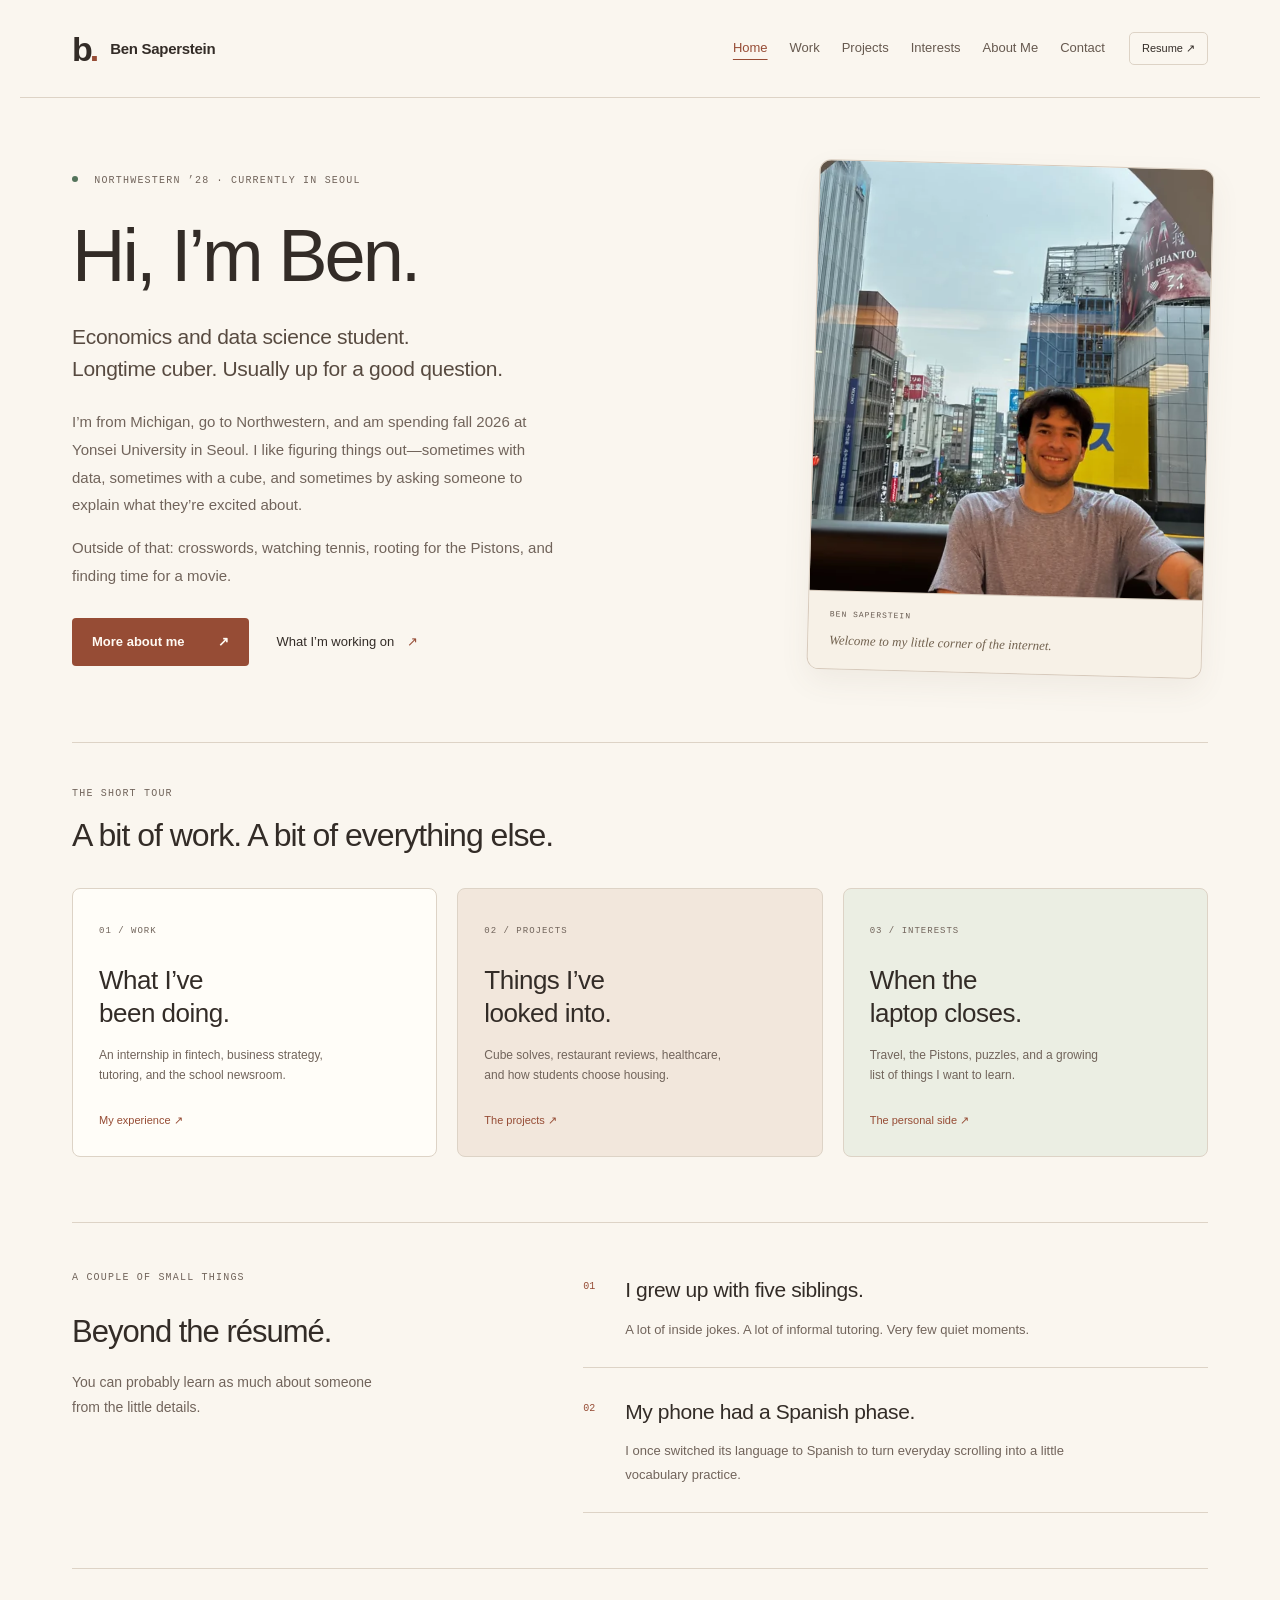
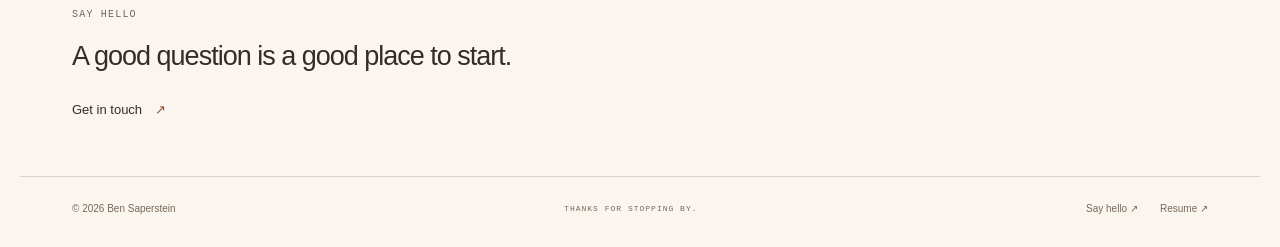
==== index.html @ 533a5538 "Publish personal portfolio with project stories and travel photos" ====
<!doctype html><html lang="en"><head><meta charset="utf-8"><meta name="viewport" content="width=device-width,initial-scale=1"><meta name="description" content="Meet Ben Saperstein: Northwestern student, cuber, crossword enthusiast, and curious builder."><meta name="robots" content="index,follow"><meta name="theme-color" content="#faf6ef"><title>Home — Ben Saperstein</title><link rel="icon" href="favicon.svg" type="image/svg+xml"><link rel="stylesheet" href="style.css"></head><body class="page-index"><a class="skip" href="#main">Skip to content</a><header><a class="wordmark" href="index.html" aria-label="Ben Saperstein home"><span class="brand-mark" aria-hidden="true">b<span>.</span></span><span>Ben Saperstein</span></a><nav aria-label="Main navigation"><a href="index.html" aria-current="page">Home</a><a href="work.html">Work</a><a href="projects.html">Projects</a><a href="interests.html">Interests</a><a href="about.html">About Me</a><a href="contact.html">Contact</a></nav><a class="nav-resume" href="Ben_Saperstein_Public_Resume.pdf" target="_blank" rel="noopener">Resume ↗<span class="sr-only"> (PDF, opens in a new tab)</span></a></header><main id="main"><section class="personal-hero photo-home"><div class="personal-intro"><p class="eyebrow"><span class="status-dot"></span> NORTHWESTERN ’28 · CURRENTLY IN SEOUL</p><h1>Hi, I’m Ben.</h1><p class="personal-lead">Economics and data science student.<br>Longtime cuber. Usually up for a good question.</p><p class="personal-description">I’m from Michigan, go to Northwestern, and am spending fall 2026 at Yonsei University in Seoul. I like figuring things out—sometimes with data, sometimes with a cube, and sometimes by asking someone to explain what they’re excited about.</p><p class="personal-description">Outside of that: crosswords, watching tennis, rooting for the Pistons, and finding time for a movie.</p><div class="hero-actions"><a class="button primary" href="about.html">More about me <span aria-hidden="true">↗</span></a><a class="text-link" href="projects.html">What I’m working on <span aria-hidden="true">↗</span></a></div></div><figure class="portrait-card real-portrait"><img src="images/ben-city-window-900.webp" srcset="images/ben-city-window-480.webp 480w, images/ben-city-window-900.webp 900w" sizes="(max-width:640px) calc(100vw - 44px), 395px" width="900" height="1200" alt="Ben smiling beside a window overlooking city buildings" fetchpriority="high"><figcaption><span class="mono">BEN SAPERSTEIN</span><span>Welcome to my little corner of the internet.</span></figcaption></figure></section>
<section class="home-paths" aria-labelledby="explore-title"><div class="section-heading"><div><p class="eyebrow">THE SHORT TOUR</p><h2 id="explore-title">A bit of work. A bit of everything else.</h2></div></div><div class="path-grid"><a class="path-card" href="work.html"><span class="path-number">01 / WORK</span><h3>What I’ve<br>been doing.</h3><p>An internship in fintech, business strategy, tutoring, and the school newsroom.</p><span class="path-link">My experience ↗</span></a><a class="path-card" href="projects.html"><span class="path-number">02 / PROJECTS</span><h3>Things I’ve<br>looked into.</h3><p>Cube solves, restaurant reviews, healthcare, and how students choose housing.</p><span class="path-link">The projects ↗</span></a><a class="path-card" href="interests.html"><span class="path-number">03 / INTERESTS</span><h3>When the<br>laptop closes.</h3><p>Travel, the Pistons, puzzles, and a growing list of things I want to learn.</p><span class="path-link">The personal side ↗</span></a></div></section>
<section class="personal-aside" aria-labelledby="small-things-title"><div><p class="eyebrow">A COUPLE OF SMALL THINGS</p><h2 id="small-things-title">Beyond the résumé.</h2><p>You can probably learn as much about someone from the little details.</p></div><div class="aside-facts"><article><span class="fact-marker" aria-hidden="true">01</span><h3>I grew up with five siblings.</h3><p>A lot of inside jokes. A lot of informal tutoring. Very few quiet moments.</p></article><article><span class="fact-marker" aria-hidden="true">02</span><h3>My phone had a Spanish phase.</h3><p>I once switched its language to Spanish to turn everyday scrolling into a little vocabulary practice.</p></article></div></section>
<section class="home-note"><p class="eyebrow">SAY HELLO</p><h2>A good question is a good place to start.</h2><a class="text-link" href="contact.html">Get in touch <span aria-hidden="true">↗</span></a></section>
</main><footer><a href="index.html">© 2026 Ben Saperstein</a><span class="mono">THANKS FOR STOPPING BY.</span><div class="footer-links"><a href="contact.html">Say hello ↗</a><a href="Ben_Saperstein_Public_Resume.pdf" target="_blank" rel="noopener">Resume ↗<span class="sr-only"> (PDF, opens in a new tab)</span></a></div></footer><script src="script.js"></script></body></html>
---- style.css ----
:root{color-scheme:light;--bg:#faf6ef;--surface:#fffdf8;--line:#ddd3c6;--text:#332c27;--muted:#71645b;--accent:#964c35;--mint:#53735b}*{box-sizing:border-box}html{scroll-behavior:smooth;scroll-padding-top:95px}body{margin:0;background:var(--bg);color:var(--text);font-family:Arial,Helvetica,sans-serif;line-height:1.6;font-size:16px}a{color:inherit;text-decoration:none}button{font:inherit}a,button,summary{-webkit-tap-highlight-color:transparent}a:focus-visible,button:focus-visible,summary:focus-visible{outline:2px solid var(--accent);outline-offset:6px}a:hover{color:var(--accent)}.sr-only{position:absolute;width:1px;height:1px;overflow:hidden;clip:rect(0,0,0,0);white-space:nowrap}.skip{position:fixed;top:-100px;left:15px;padding:12px;background:var(--accent);color:#fffaf3;z-index:100}.skip:focus{top:10px}header,main,footer{max-width:1240px;margin:auto;padding-left:52px;padding-right:52px}header{height:98px;display:flex;align-items:center;justify-content:space-between;border-bottom:1px solid var(--line)}.wordmark{display:flex;gap:14px;align-items:center;font-size:15px;font-weight:600;letter-spacing:-.3px}.brand-mark{font-size:34px;line-height:1;font-weight:800;letter-spacing:-3px}.brand-mark span{color:var(--accent)}nav{display:flex;gap:31px;font-size:13px;color:#66594f}nav a:last-child{margin-left:8px}.hero{display:grid;grid-template-columns:1.5fr 1fr;gap:62px;align-items:center;padding:90px 0 85px}.eyebrow,.mono{font-family:"Courier New",monospace;font-size:10px;letter-spacing:1.2px;font-weight:400}.eyebrow{color:var(--muted);margin:0 0 26px;line-height:1.8}.status-dot{display:inline-block;width:6px;height:6px;background:var(--mint);border-radius:50%;margin-right:9px;vertical-align:1px}h1{font-size:clamp(38px,4.2vw,56px);line-height:1.13;letter-spacing:-2.4px;font-weight:500;margin:0 0 25px}h1 span{color:var(--accent)}.intro{color:var(--muted);max-width:470px;font-size:16px;line-height:1.8;margin:0 0 30px}.hero-actions{display:flex;align-items:center;gap:27px}.button{display:inline-flex;align-items:center;justify-content:space-between;gap:34px;padding:13px 19px;border:1px solid transparent;border-radius:4px;font-size:13px;font-weight:600}.primary{background:var(--accent);color:#fffaf3}.primary:hover{background:#7c3c29;color:#fffaf3}.text-link{font-size:13px;display:inline-flex;gap:13px;align-items:center}.text-link span{color:var(--accent)}.hero-object{height:362px;position:relative;border:1px solid var(--line);border-radius:8px;background:radial-gradient(ellipse at center,#eadac866,transparent 70%);overflow:hidden}.object-top{position:absolute;left:22px;right:22px;top:17px;display:flex;align-items:center;justify-content:space-between;color:var(--muted)}.object-top .mono{font-size:8px;letter-spacing:.8px}.cross{font-size:19px;color:#555}.cube-stage{height:263px;display:flex;align-items:center;justify-content:center;perspective:800px;padding-top:30px}.cube{width:123px;height:123px;position:relative;transform-style:preserve-3d;transform:rotateX(-25deg) rotateY(-35deg);transition:transform .7s cubic-bezier(.2,.8,.2,1)}.face{position:absolute;inset:0;display:grid;grid-template-columns:repeat(3,1fr);gap:4px;background:#51473d;border:3px solid #51473d;border-radius:3px;backface-visibility:hidden}.face i{display:block;border-radius:3px;border:1px solid #ffffff16}.front{transform:translateZ(61.5px)}.right{transform:rotateY(90deg) translateZ(61.5px)}.top{transform:rotateX(90deg) translateZ(61.5px)}.object-bottom{position:absolute;bottom:21px;left:23px;right:23px;display:flex;justify-content:space-between;align-items:end}.object-number{font-size:27px;letter-spacing:-1px;display:block;line-height:1.2}.object-number>span{font-size:16px;color:var(--muted);margin-left:2px}.caption{color:var(--muted);font-size:10px}.shuffle{border:1px solid var(--line);border-radius:4px;background:transparent;color:#66594f;padding:7px 10px;font-size:10px;cursor:pointer}.shuffle:hover{border-color:var(--accent);color:var(--accent)}.shuffle>span{margin-right:5px}.section-divider{display:flex;justify-content:space-between;border-top:1px solid var(--line);padding-top:18px;color:#77685c}.section-divider .mono{font-size:8px}.work,.experience{padding-top:83px}.section-heading{display:flex;justify-content:space-between;align-items:end;margin-bottom:33px}.section-heading .eyebrow{margin-bottom:13px}.section-heading h2,h2{font-size:32px;line-height:1.2;font-weight:500;letter-spacing:-1px;margin:0}.section-heading>p{font-size:12px;color:var(--muted);margin:0 0 3px}.project-grid{display:grid;grid-template-columns:1.15fr 1fr;gap:22px}.project{border:1px solid var(--line);border-radius:8px;overflow:hidden;background:var(--surface);display:flex;flex-direction:column}.project-visual{height:223px;position:relative;overflow:hidden;border-bottom:1px solid var(--line);padding:22px 27px}.cube-visual{background:#efdfd3}.visual-grid{position:absolute;inset:0;background-image:linear-gradient(#964c3510 1px,transparent 1px),linear-gradient(90deg,#964c3510 1px,transparent 1px);background-size:28px 28px;mask-image:linear-gradient(to right,transparent,black)}.visual-label,.visual-foot{font-size:8px;letter-spacing:1px;position:absolute;color:#7d5542}.visual-label{top:23px}.visual-foot{bottom:22px}.big-stat{position:absolute;top:64px;font-size:56px;line-height:1.3;color:#964c35;letter-spacing:-2px}.big-stat>span{display:block;font-size:12px;letter-spacing:0;color:#795b4c}.yelp-visual{background:#e2eadc}.yelp-visual .visual-label,.yelp-visual .visual-foot{color:#4e6751}.review-motif{position:absolute;top:72px;left:27px;right:27px}.review-motif>div:first-child{display:flex;gap:7px}.review-motif i{width:26px;height:26px;border-radius:3px;background:#53735b;clip-path:polygon(50% 0,61% 34%,98% 35%,68% 57%,79% 95%,50% 72%,21% 95%,32% 57%,2% 35%,39% 34%)}.review-motif>span{font-family:"Courier New",monospace;font-size:9px;color:#4e6751;display:block;margin-top:10px}.review-lines{margin-top:17px;display:flex;gap:6px}.review-lines b{display:block;width:44%;height:3px;background:#53735b33;border-radius:3px}.review-lines b:nth-child(2){width:25%}.review-lines b:nth-child(3){width:12%}.project-content{padding:26px;flex:1;display:flex;flex-direction:column;align-items:start}.project-meta{display:flex;justify-content:space-between;width:100%;font-family:"Courier New",monospace;font-size:8px;letter-spacing:.7px;color:var(--muted);gap:10px}.project h2{font-size:23px;line-height:1.25;letter-spacing:-.6px;font-weight:500;margin:20px 0 14px}.project p{font-size:13px;color:var(--muted);line-height:1.75;margin:0 0 20px}.tags{display:flex;gap:7px;flex-wrap:wrap;margin-bottom:24px}.tags span{font-family:"Courier New",monospace;font-size:9px;padding:3px 7px;border:1px solid #ded2c4;border-radius:3px;color:#716052}.project details{width:100%;border-top:1px solid var(--line);padding:13px 0;margin-top:auto;font-size:11px}summary{cursor:pointer;list-style:none;display:flex;justify-content:space-between;align-items:center;gap:12px;color:#65564b}summary::-webkit-details-marker{display:none}summary:hover{color:var(--accent)}summary>span{font-size:16px;color:var(--accent)}details[open] summary>span{transform:rotate(45deg)}.detail-content{padding-top:17px}.detail-content p{font-size:12px;margin-bottom:12px}.project-link{font-size:12px;display:flex;justify-content:space-between;align-items:center;width:100%;padding-top:12px;color:var(--accent);border-top:1px solid var(--line)}.project-note{border-top:1px solid var(--line);width:100%;padding-top:13px;font-size:10px;color:var(--muted)}.tiny-dot{width:5px;height:5px;border-radius:50%;display:inline-block;background:var(--accent);margin-right:5px}.project-icon{font-size:34px;color:var(--accent);height:55px;margin-top:20px;line-height:1.5}.project:nth-child(4) .project-icon{color:#53735b}.experience{padding-bottom:75px}.experience-list{border-top:1px solid var(--line)}.experience-row{display:grid;grid-template-columns:1fr 1.8fr 30px;gap:30px;border-bottom:1px solid var(--line);padding:30px 0}.date{font-size:9px;color:var(--muted);letter-spacing:.6px}.experience-row h2{margin:8px 0 0;font-size:18px;font-weight:500;letter-spacing:-.4px}.industry{font-size:10px;color:var(--muted)}.experience-row h3{font-size:13px;margin:3px 0 10px;font-weight:500}.experience-row p{font-size:12px;color:var(--muted);line-height:1.8;margin:0}.experience-row .small-note{font-size:10px;color:#77685c;margin-top:9px}.experience-num{font-family:"Courier New",monospace;font-size:11px;color:#857567;text-align:right}.about{display:grid;grid-template-columns:1fr 1fr;gap:75px;padding:5px 0 85px}.about .eyebrow{margin-bottom:19px}.about h2{line-height:1.25}.about-copy p{font-size:13px;color:var(--muted);line-height:1.85;margin:0 0 17px}.about-copy .text-link{font-size:12px;margin-top:5px}.contact{padding:47px 43px 39px;border:1px solid #dbc4b0;border-radius:8px;background:#f1e3d4;margin-bottom:53px}.contact .eyebrow{margin-bottom:18px;color:#8a5038}.contact-heading{display:flex;justify-content:space-between;align-items:center;gap:20px}.contact h2{font-size:40px;letter-spacing:-1.5px}.contact>p:not(.eyebrow){font-size:13px;color:#715b4b;margin:18px 0 28px}.round-arrow{background:var(--accent);color:#fffaf3;border-radius:50%;width:54px;height:54px;display:flex;align-items:center;justify-content:center;font-size:29px}.round-arrow:hover{color:#fffaf3;background:#7c3c29}.contact-links{display:flex;gap:30px;font-size:12px}.contact-links a{display:inline-flex;gap:18px}.contact-links span{color:var(--accent)}footer{border-top:1px solid var(--line);padding-top:24px;padding-bottom:30px;display:flex;justify-content:space-between;align-items:center;font-size:10px;color:#77685c}footer .mono{font-size:8px;letter-spacing:1px}footer a{font-size:10px}@media(min-width:1500px){header,main,footer{max-width:1340px}.hero{gap:100px}h1{font-size:60px}.hero-object{height:380px}.cube-stage{height:280px}}@media(max-width:900px){header,main,footer{padding-left:30px;padding-right:30px}.hero{gap:30px;padding-top:65px;padding-bottom:65px;grid-template-columns:1.3fr 1fr}h1{font-size:42px}.hero-object{height:335px}.intro{font-size:14px}.hero-actions{gap:18px}.button{gap:18px}.hero-actions .text-link{font-size:12px}.object-top .mono{font-size:7px}.shuffle{font-size:9px}.object-bottom{left:17px;right:17px}.cube{width:102px;height:102px}.front{transform:translateZ(51px)}.right{transform:rotateY(90deg) translateZ(51px)}.top{transform:rotateX(90deg) translateZ(51px)}.project-grid{grid-template-columns:1fr 1fr}.project-content{padding:22px}.project h2{font-size:21px}.section-heading h2,h2{font-size:28px}.about{gap:35px}}@media(max-width:640px){header,main,footer{padding-left:22px;padding-right:22px}header{height:78px}.wordmark{gap:10px}.wordmark>span:last-child{font-size:12px}nav{gap:16px;font-size:11px}nav a:nth-child(2){display:none}nav a:last-child{margin-left:0}.hero{grid-template-columns:1fr;gap:36px;padding:48px 0 40px}.hero .eyebrow{font-size:8px;margin-bottom:21px}h1{font-size:42px;letter-spacing:-1.8px;line-height:1.14}.intro{font-size:14px;max-width:430px}.hero-object{height:310px}.cube-stage{height:230px}.object-top .mono{font-size:8px}.cube{width:112px;height:112px}.front{transform:translateZ(56px)}.right{transform:rotateY(90deg) translateZ(56px)}.top{transform:rotateX(90deg) translateZ(56px)}.object-bottom{left:22px;right:22px}.shuffle{font-size:10px}.section-divider .mono{font-size:7px;letter-spacing:.5px}.section-divider>span:last-child{display:none}.work,.experience{padding-top:52px}.section-heading{align-items:start;gap:16px;margin-bottom:25px}.section-heading h2,h2{font-size:27px;letter-spacing:-.8px}.section-heading>p{display:none}.section-heading .eyebrow{font-size:9px;margin-bottom:12px}.project-grid{grid-template-columns:1fr;gap:18px}.project-visual{height:205px}.big-stat{font-size:52px}.project-content{padding:24px}.project h2{font-size:23px}.project p{font-size:13px}.project-meta{font-size:8px}.experience .section-heading{align-items:end}.experience .section-heading h2{max-width:220px}.experience .section-heading .text-link{font-size:10px;gap:4px;white-space:nowrap;margin-bottom:4px}.experience-row{grid-template-columns:1fr;gap:15px;padding:25px 0;position:relative}.experience-num{position:absolute;right:0;top:29px}.experience-row h2{font-size:19px}.experience-row h3{font-size:13px}.experience-row p{font-size:13px}.experience-row .small-note{font-size:11px}.experience{padding-bottom:50px}.about{grid-template-columns:1fr;gap:24px;padding-bottom:48px}.about h2 br{display:none}.about-copy p{font-size:14px}.contact{padding:28px 24px;margin-bottom:36px}.contact h2{font-size:31px;max-width:230px;line-height:1.15}.round-arrow{width:42px;height:42px;min-width:42px;font-size:24px}.contact>p:not(.eyebrow){font-size:12px}.contact>p br{display:none}.contact-links{gap:20px;flex-wrap:wrap;font-size:11px}.contact-links a{gap:9px}footer{flex-wrap:wrap;gap:16px;font-size:9px}footer .mono{display:none}}@media(prefers-reduced-motion:reduce){html{scroll-behavior:auto}.cube{transition:none}}
.hero-actions .button,.hero-actions .text-link{white-space:nowrap}@media(max-width:360px){h1{font-size:34px;letter-spacing:-1.4px}.hero-actions{gap:16px}.hero-actions .button{font-size:12px;gap:15px;padding:12px 13px}.hero-actions .text-link{font-size:11px;gap:8px}.wordmark>span:last-child{font-size:11px}nav{gap:12px;font-size:10px}.wordmark{gap:7px}}
/* Shared navigation and the personal, multi-page layout. */
header{gap:24px}header nav{gap:22px;margin-left:auto}header nav a:last-child{margin-left:0}header nav a[aria-current=page]{color:var(--accent);text-decoration:underline;text-underline-offset:7px;text-decoration-thickness:1px}.nav-resume{border:1px solid var(--line);border-radius:5px;font-size:11px;padding:7px 12px;white-space:nowrap}.footer-links{display:flex;gap:22px}.personal-hero{display:grid;grid-template-columns:1.35fr 1fr;gap:90px;align-items:center;padding:78px 0 80px}.personal-hero h1{font-size:clamp(45px,5vw,66px);line-height:1.1;letter-spacing:-2.4px}.personal-lead{font-size:18px;color:#574a40;line-height:1.7;max-width:510px;margin:25px 0 16px}.personal-description{font-size:14px;color:var(--muted);line-height:1.85;max-width:490px}.home-interests{display:flex;flex-wrap:wrap;gap:8px;margin:24px 0 30px}.home-interests span{font-size:10px;padding:5px 10px;border:1px solid var(--line);border-radius:20px;color:#66594f;background:#f3ede2}.portrait-card{margin:0;background:#e9e9da;border:1px solid #d4d9c7;border-radius:100px 100px 9px 9px;overflow:hidden;max-width:395px;width:100%;justify-self:end}.portrait-art{height:355px;position:relative;overflow:hidden;display:flex;align-items:center;justify-content:center;background:linear-gradient(140deg,#e9ebdc,#e0e5d2)}.portrait-ring{position:absolute;width:260px;height:260px;border:1px solid #bcc9ae;border-radius:50%;left:50%;top:47%;transform:translate(-50%,-50%)}.portrait-ring:after{content:"";position:absolute;inset:28px;border:1px solid #c9d2bd;border-radius:50%}.portrait-initials{position:relative;font-size:112px;letter-spacing:-10px;color:#697e58;font-weight:500;font-family:Georgia,serif;line-height:1}.portrait-tile{position:absolute;width:70px;height:70px;background:#d4af94;border-radius:12px;transform:rotate(-16deg)}.tile-one{left:-20px;top:65px}.tile-two{right:-23px;bottom:32px;background:#bbcbab;transform:rotate(19deg)}.portrait-card figcaption{padding:17px 23px;background:#f0f0e6;display:flex;justify-content:space-between;gap:10px;align-items:center;border-top:1px solid #d4d9c7}.portrait-card figcaption .mono{font-size:8px;letter-spacing:1px}.portrait-card figcaption>span:last-child{font-size:10px;color:#6d745f}.home-paths{padding:42px 0 65px;border-top:1px solid var(--line)}.path-grid{display:grid;grid-template-columns:repeat(3,1fr);gap:20px}.path-card{padding:26px;border:1px solid var(--line);border-radius:8px;background:var(--surface);transition:border-color .2s,transform .2s}.path-card:nth-child(2){background:#f2e7dc}.path-card:nth-child(3){background:#ebeee3}.path-card:hover{color:var(--text);border-color:#a58165;transform:translateY(-3px)}.path-number{font-family:"Courier New",monospace;font-size:9px;color:var(--muted);letter-spacing:1px}.path-card h3{font-size:26px;line-height:1.25;letter-spacing:-.5px;font-weight:400;margin:24px 0 17px}.path-card p{font-size:12px;color:var(--muted);min-height:40px;max-width:240px}.path-link{display:block;margin-top:26px;font-size:11px;color:var(--accent)}.home-note{padding:37px 0 55px;border-top:1px solid var(--line)}.home-note .eyebrow{margin-bottom:16px}.home-note h2{font-size:27px;margin-bottom:23px}.page-intro{padding:68px 0 39px;max-width:830px}.page-intro .eyebrow{margin-bottom:23px}.page-intro h1{font-size:52px;font-weight:400;line-height:1.12;margin-bottom:22px;letter-spacing:-1.9px}.page-description{font-size:16px;line-height:1.8;color:var(--muted);max-width:630px;margin:0}.page-work .experience,.page-projects .work{padding-top:0;padding-bottom:32px}.page-projects .project-grid{margin-bottom:24px}.page-end{padding:25px 0 60px;display:flex;gap:22px;align-items:center;border-top:1px solid var(--line)}.page-end>p{color:var(--muted);font-size:13px}.cubing-feature{display:grid;grid-template-columns:1.25fr 1fr;gap:75px;align-items:center;border-top:1px solid var(--line);padding:40px 0 55px}.cubing-feature h2{font-size:35px;line-height:1.18;margin-bottom:23px}.cubing-feature p:not(.eyebrow){font-size:14px;color:var(--muted);max-width:480px;line-height:1.85}.interest-links{display:flex;gap:25px;flex-wrap:wrap;margin-top:25px}.interest-links .text-link{font-size:12px}.interest-grid{display:grid;grid-template-columns:repeat(2,1fr);gap:20px;padding-bottom:50px}.interest-card{padding:28px;border:1px solid var(--line);border-radius:8px;background:var(--surface)}.interest-card:nth-child(3n+2){background:#ebeee3}.interest-card:nth-child(3n){background:#f2e7dc}.interest-card .mono{font-size:9px;color:var(--muted)}.interest-card h2{font-size:24px;margin:22px 0 14px}.interest-card p{font-size:14px;color:var(--muted);line-height:1.8;margin:0}.about-story{display:grid;grid-template-columns:1fr 1.9fr;gap:70px;padding:42px 0 55px;border-top:1px solid var(--line)}.story-label>.mono{font-size:9px;color:var(--muted)}.place-line{font-family:Georgia,serif;font-size:35px;line-height:1.4;color:var(--accent);letter-spacing:-1px}.story-body p{font-size:15px;color:var(--muted);line-height:1.9;margin:0 0 20px}.story-body .story-lead{font-size:23px;line-height:1.5;color:var(--text)}.story-body .text-link{margin-top:10px}.education-section{padding:32px 0 55px;border-top:1px solid var(--line)}.education-grid{display:grid;grid-template-columns:1.2fr 1fr;gap:20px}.education-grid article{padding:26px;background:var(--surface);border:1px solid var(--line);border-radius:8px}.education-grid article:last-child{background:#ebeee3}.education-grid .mono{font-size:9px;color:var(--muted)}.education-grid h3{font-weight:400;font-size:22px;letter-spacing:-.5px;margin:18px 0 14px}.education-grid p{font-size:14px;line-height:1.9;color:var(--muted)}.page-contact .page-intro{padding-bottom:40px}.page-contact .contact{margin-bottom:22px;padding:33px}.page-contact .contact>p:not(.eyebrow){margin:0 0 26px;font-size:18px;line-height:1.7}.contact-address{font-size:14px;overflow-wrap:anywhere;padding:0 0 70px;color:var(--muted)}
@media(max-width:1050px){header nav{gap:16px;font-size:12px}.nav-resume{padding:6px 9px}.personal-hero{gap:45px}.personal-hero h1{font-size:52px}.personal-lead{font-size:16px}.portrait-art{height:330px}.portrait-card figcaption{padding:14px 18px}.cubing-feature{gap:35px}}
@media(max-width:800px){header{height:auto;min-height:100px;flex-wrap:wrap;padding-top:18px;padding-bottom:16px;gap:14px}header nav{width:100%;order:3;margin:0;justify-content:space-between;gap:13px}header .nav-resume{margin-left:auto}header nav a:nth-child(2){display:inline}header nav a:last-child{margin-left:0}.personal-hero{gap:35px;padding:55px 0}.personal-hero h1{font-size:46px}.portrait-art{height:300px}.portrait-initials{font-size:95px}.portrait-card figcaption{flex-direction:column;align-items:start;gap:3px}.path-card{padding:20px}.path-card h3{font-size:23px}.page-intro h1{font-size:44px}.cubing-feature{gap:30px}.cubing-feature h2{font-size:30px}.about-story{gap:35px;grid-template-columns:1fr 2fr}}
@media(max-width:640px){header nav{gap:13px;font-size:11px;overflow-x:auto;padding:4px 0 6px;white-space:nowrap}header .wordmark>span:last-child{font-size:13px}.personal-hero{grid-template-columns:1fr;gap:35px;padding:42px 0 45px}.personal-hero h1{font-size:48px;letter-spacing:-1.8px}.personal-intro .eyebrow{font-size:8px}.personal-lead{font-size:17px}.personal-description{font-size:14px}.personal-hero .hero-actions{gap:22px;flex-wrap:wrap}.personal-hero .hero-actions .button{font-size:12px;padding:13px 16px;gap:15px}.personal-hero .hero-actions .text-link{font-size:12px}.portrait-card{max-width:100%;border-radius:85px 85px 8px 8px}.portrait-art{height:300px}.portrait-card figcaption{flex-direction:row;align-items:center;padding:16px 22px}.home-paths{padding:32px 0 40px}.path-grid{grid-template-columns:1fr;gap:16px}.path-card{padding:25px}.path-card h3{font-size:27px;margin:17px 0 12px}.path-card h3 br{display:none}.path-card p{min-height:0;max-width:none}.path-link{margin-top:20px}.home-note h2{font-size:26px}.page-intro{padding:43px 0 30px}.page-intro h1{font-size:39px;letter-spacing:-1.4px}.page-description{font-size:15px}.page-end{gap:18px;flex-wrap:wrap;padding-bottom:40px}.cubing-feature{grid-template-columns:1fr;gap:25px;padding:30px 0 35px}.cubing-feature h2{font-size:30px}.cubing-feature .hero-object{height:310px}.interest-grid{grid-template-columns:1fr;gap:16px;padding-bottom:35px}.interest-card{padding:25px}.interest-card h2{font-size:24px}.about-story{grid-template-columns:1fr;gap:12px;padding:30px 0}.place-line{font-size:25px;margin:18px 0;line-height:1.4}.place-line br{display:none}.place-line br:after{content:" "}.story-body .story-lead{font-size:22px}.education-grid{grid-template-columns:1fr}.education-section{padding:28px 0 40px}.page-contact .contact{padding:25px}.page-contact .contact>p:not(.eyebrow){font-size:16px}.page-contact .contact-links{font-size:13px;gap:24px}.contact-address{font-size:12px}.footer-links{gap:18px}footer{align-items:center}footer .mono{display:none}}
@media(prefers-reduced-motion:reduce){.path-card{transition:none}.path-card:hover{transform:none}}

.portrait-initials{font-size:88px;letter-spacing:-6px}@media(max-width:560px){header nav{display:grid;grid-template-columns:repeat(3,1fr);gap:8px 14px;overflow:visible;white-space:normal}header nav a{text-align:center;padding:3px 0}.portrait-initials{font-size:80px}}@media(max-width:360px){.personal-hero h1{font-size:40px}.page-intro h1{font-size:36px}}
/* Personal edition: real photographs and quieter, more specific copy. */
.photo-home{grid-template-columns:1.25fr 1fr;gap:70px;padding:66px 0 68px}.photo-home h1{font-size:74px;line-height:1.08;letter-spacing:-3px;margin-bottom:24px}.photo-home .personal-lead{font-size:21px;line-height:1.5;letter-spacing:-.3px;margin-bottom:24px}.photo-home .personal-description{font-size:15px;line-height:1.85}.photo-home .hero-actions{margin-top:28px}.real-portrait{border-radius:12px;transform:rotate(1.5deg);max-width:395px;background:#f7f1e7;border-color:#d7cabc;box-shadow:0 12px 30px #69534112}.real-portrait img{display:block;width:100%;height:430px;object-fit:cover;object-position:center 30%;border-radius:0}.real-portrait figcaption{background:#f7f1e7;border-color:#d7cabc;display:block;padding:17px 21px}.real-portrait figcaption .mono{display:block;margin-bottom:5px;color:#66594f}.real-portrait figcaption>span:last-child{font-family:Georgia,serif;font-style:italic;font-size:13px;color:#72624f}.personal-aside{display:grid;grid-template-columns:1fr 1.4fr;gap:65px;padding:46px 0 55px;border-top:1px solid var(--line)}.personal-aside h2{font-size:31px;margin-bottom:20px}.personal-aside>.eyebrow{margin-bottom:15px}.personal-aside>div>p:not(.eyebrow){font-size:14px;line-height:1.8;color:var(--muted);max-width:300px}.aside-facts article{position:relative;padding:4px 0 25px 42px;margin-bottom:23px;border-bottom:1px solid var(--line)}.aside-facts article:last-child{margin-bottom:0}.fact-marker{position:absolute;left:0;top:10px;font-family:"Courier New",monospace;font-size:10px;color:var(--accent)}.aside-facts h3{font-size:21px;font-weight:400;letter-spacing:-.4px;margin:0 0 11px}.aside-facts p{font-size:13px;line-height:1.85;color:var(--muted);margin:0;max-width:440px}.about-personal{display:grid;grid-template-columns:.85fr 1.45fr;gap:65px;padding:35px 0 55px;border-top:1px solid var(--line);align-items:start}.about-photo{margin:0;position:sticky;top:30px}.about-photo img{width:100%;height:auto;display:block;border-radius:8px;border:1px solid var(--line)}.about-photo figcaption{padding:18px 0;font-size:8px;color:var(--muted);letter-spacing:1px}.about-personal .story-body .story-lead{font-family:Georgia,serif;font-size:30px;line-height:1.25;letter-spacing:-.6px;margin:3px 0 24px}.about-personal .story-body p{font-size:15px;line-height:1.85}.work-photo-intro{position:relative;max-width:none;padding-right:200px;min-height:260px}.work-headshot{position:absolute;right:0;top:65px;width:125px;height:154px;object-fit:cover;border-radius:8px;box-shadow:0 4px 15px #69534112;border:1px solid var(--line)}.fun-fact{background:#f2e7dc!important}.cubing-feature h2{font-family:Georgia,serif;font-size:39px;font-weight:400;letter-spacing:-.7px;line-height:1.2}.page-interests .page-intro h1{font-size:58px}.page-contact .contact{background:#f4e9dc}.page-work .page-description{max-width:650px}
@media(max-width:900px){.photo-home{gap:35px}.photo-home h1{font-size:60px}.photo-home .personal-lead{font-size:19px}.real-portrait img{height:405px}.about-personal{gap:35px;grid-template-columns:.9fr 1.3fr}.personal-aside{gap:35px}.real-portrait figcaption>span:last-child{font-size:12px}}
@media(max-width:640px){.photo-home{grid-template-columns:1fr;padding:42px 0 46px;gap:35px}.photo-home h1{font-size:58px;letter-spacing:-2px}.photo-home .personal-lead{font-size:21px;line-height:1.5}.photo-home .personal-description{font-size:15px}.photo-home .hero-actions{gap:24px}.real-portrait{max-width:100%;transform:none;border-radius:9px}.real-portrait img{height:430px;object-position:center 30%}.real-portrait figcaption{display:block}.personal-aside{grid-template-columns:1fr;gap:20px;padding:32px 0 40px}.personal-aside>div>p:not(.eyebrow){max-width:none}.personal-aside h2{font-size:28px}.aside-facts article{padding-left:32px}.about-personal{grid-template-columns:1fr;gap:22px;padding:28px 0 35px}.about-photo{position:static;max-width:100%}.about-photo img{height:420px;object-fit:cover;object-position:center 30%}.about-personal .story-body .story-lead{font-size:29px}.about-personal .story-body p{font-size:15px}.work-photo-intro{padding-right:0;min-height:0}.work-photo-intro h1{padding-right:96px;font-size:37px;min-height:88px}.work-photo-intro .eyebrow{padding-right:100px}.work-headshot{width:80px;height:100px;top:49px}.page-interests .page-intro h1{font-size:44px}.cubing-feature h2{font-size:32px}}
@media(max-width:360px){.photo-home h1{font-size:49px}.real-portrait img{height:380px}.photo-home .personal-lead{font-size:19px}.work-photo-intro h1{font-size:32px}.photo-home .hero-actions{gap:18px}.photo-home .hero-actions .text-link{font-size:11px}}
/* Project stories: quiet navigation, generous reading measure. */
.case-back{display:inline-block;margin-top:36px;font-size:14px}
.case-intro{padding-bottom:36px!important}.case-intro h1{max-width:1000px}.case-intro .tags{margin-top:26px}
.case-facts{display:grid;grid-template-columns:repeat(3,1fr);border-top:1px solid var(--line,#dcd3c8);border-bottom:1px solid var(--line,#dcd3c8);padding:26px 0;gap:20px;margin-bottom:58px}
.case-facts strong{display:block;font-size:clamp(22px,3vw,38px);font-weight:600;letter-spacing:-1px;color:#6c4536}.case-facts span{display:block;font-size:13px;color:#675c53;margin-top:5px}
.case-layout{display:grid;grid-template-columns:180px minmax(0,1fr);gap:58px;align-items:start}.case-nav{position:sticky;top:120px;display:flex;flex-direction:column;gap:15px;font-size:14px}.case-nav a{text-decoration:none;color:#68564a}.case-nav a:hover{color:#93492e;text-decoration:underline}
.case-body{max-width:790px;min-width:0}.case-single{margin:auto}.case-body section{padding:0 0 58px;scroll-margin-top:130px}.case-body h2{font-size:clamp(26px,3vw,38px);line-height:1.16;letter-spacing:-1.2px;margin:12px 0 22px}.case-body p,.case-body li{font-size:17px;line-height:1.8;color:#51483e}.case-body p+p{margin-top:18px}.case-body blockquote{border-left:3px solid #ac6244;padding:12px 0 12px 25px;margin:30px 0 0;font-size:23px;line-height:1.5;color:#794b38}.method-steps{padding-left:24px}.method-steps li{padding-left:8px;margin-bottom:19px}.case-chart{margin:30px 0;background:white;border:1px solid #dfd6ca;border-radius:14px;padding:14px}.case-chart img{width:100%;height:auto;display:block}.case-chart figcaption{font-size:12px;line-height:1.6;color:#665d54;padding:10px 5px 2px}.case-scope{border:1px solid #d9d0c4;border-radius:12px;padding:0 20px;margin-top:24px;background:#f2eee5}.case-scope summary{padding:18px 0;font-size:14px;font-weight:600;cursor:pointer}.case-scope p{font-size:14px;padding-bottom:18px}.case-body .case-footnote{font-size:14px;color:#6b6258;border-left:2px solid #a5af94;padding-left:18px}.artifact-links{display:grid;gap:13px}.artifact-links a{display:block;padding:22px 25px;background:#e8eddf;border:1px solid #d0d7c6;border-radius:12px;text-decoration:none;color:#394834}.artifact-links a:hover{background:#dfe7d4}.artifact-links a strong{display:block;font-size:18px}.artifact-links a span{display:block;font-size:13px;margin-top:8px;line-height:1.6}.travel-note{display:grid;grid-template-columns:1.4fr 1fr;gap:50px;align-items:center;border-top:1px solid #ded5c9;border-bottom:1px solid #ded5c9;padding:40px 0;margin:10px 0 45px}.travel-note h2{font-size:34px;letter-spacing:-1px;margin:12px 0 18px}.travel-note p{line-height:1.8;color:#5c5145}.travel-stops{display:flex;gap:12px;flex-wrap:wrap}.travel-stops span{background:#e5eadb;border:1px solid #cdd5c0;border-radius:999px;padding:12px 19px;font-size:15px;color:#46523e}
@media(max-width:760px){.case-layout{grid-template-columns:1fr;gap:25px}.case-nav{position:static;flex-direction:row;flex-wrap:wrap;gap:12px 20px;padding-bottom:24px;border-bottom:1px solid #ded5c9}.case-nav .eyebrow{width:100%;margin:0}.case-facts{gap:10px;margin-bottom:35px}.case-facts strong{letter-spacing:-.5px}.case-facts span{font-size:11px}.case-body section{padding-bottom:38px}.case-body p,.case-body li{font-size:16px}.case-chart{padding:6px}.travel-note{grid-template-columns:1fr;gap:24px}.case-back{margin-top:25px}}

.photo-home .real-portrait img{object-position:center 60%}.travel-gallery{padding:5px 0 45px}.travel-gallery .section-heading{margin-bottom:25px}.travel-gallery h2{font-size:34px;letter-spacing:-1px}.travel-photo-grid{display:grid;grid-template-columns:repeat(4,minmax(0,1fr));gap:18px}.travel-photo-grid figure{margin:0;overflow:hidden;border:1px solid var(--line);border-radius:10px;background:var(--surface)}.travel-photo-grid img{width:100%;height:auto;aspect-ratio:3/4;object-fit:cover;display:block}.travel-photo-grid figcaption{font-size:12px;color:var(--muted);padding:13px 15px;line-height:1.6}.travel-photo-grid figure:last-child img{object-position:65% center}@media(max-width:960px){.travel-photo-grid{grid-template-columns:repeat(2,minmax(0,1fr))}}@media(max-width:640px){.travel-photo-grid{gap:16px;grid-template-columns:1fr}.travel-photo-grid img{aspect-ratio:4/3}.travel-photo-grid figure:first-child img{object-position:center 80%}.travel-photo-grid figure:nth-child(2) img{object-position:center 65%}.travel-photo-grid figure:last-child img{object-position:center 45%}}
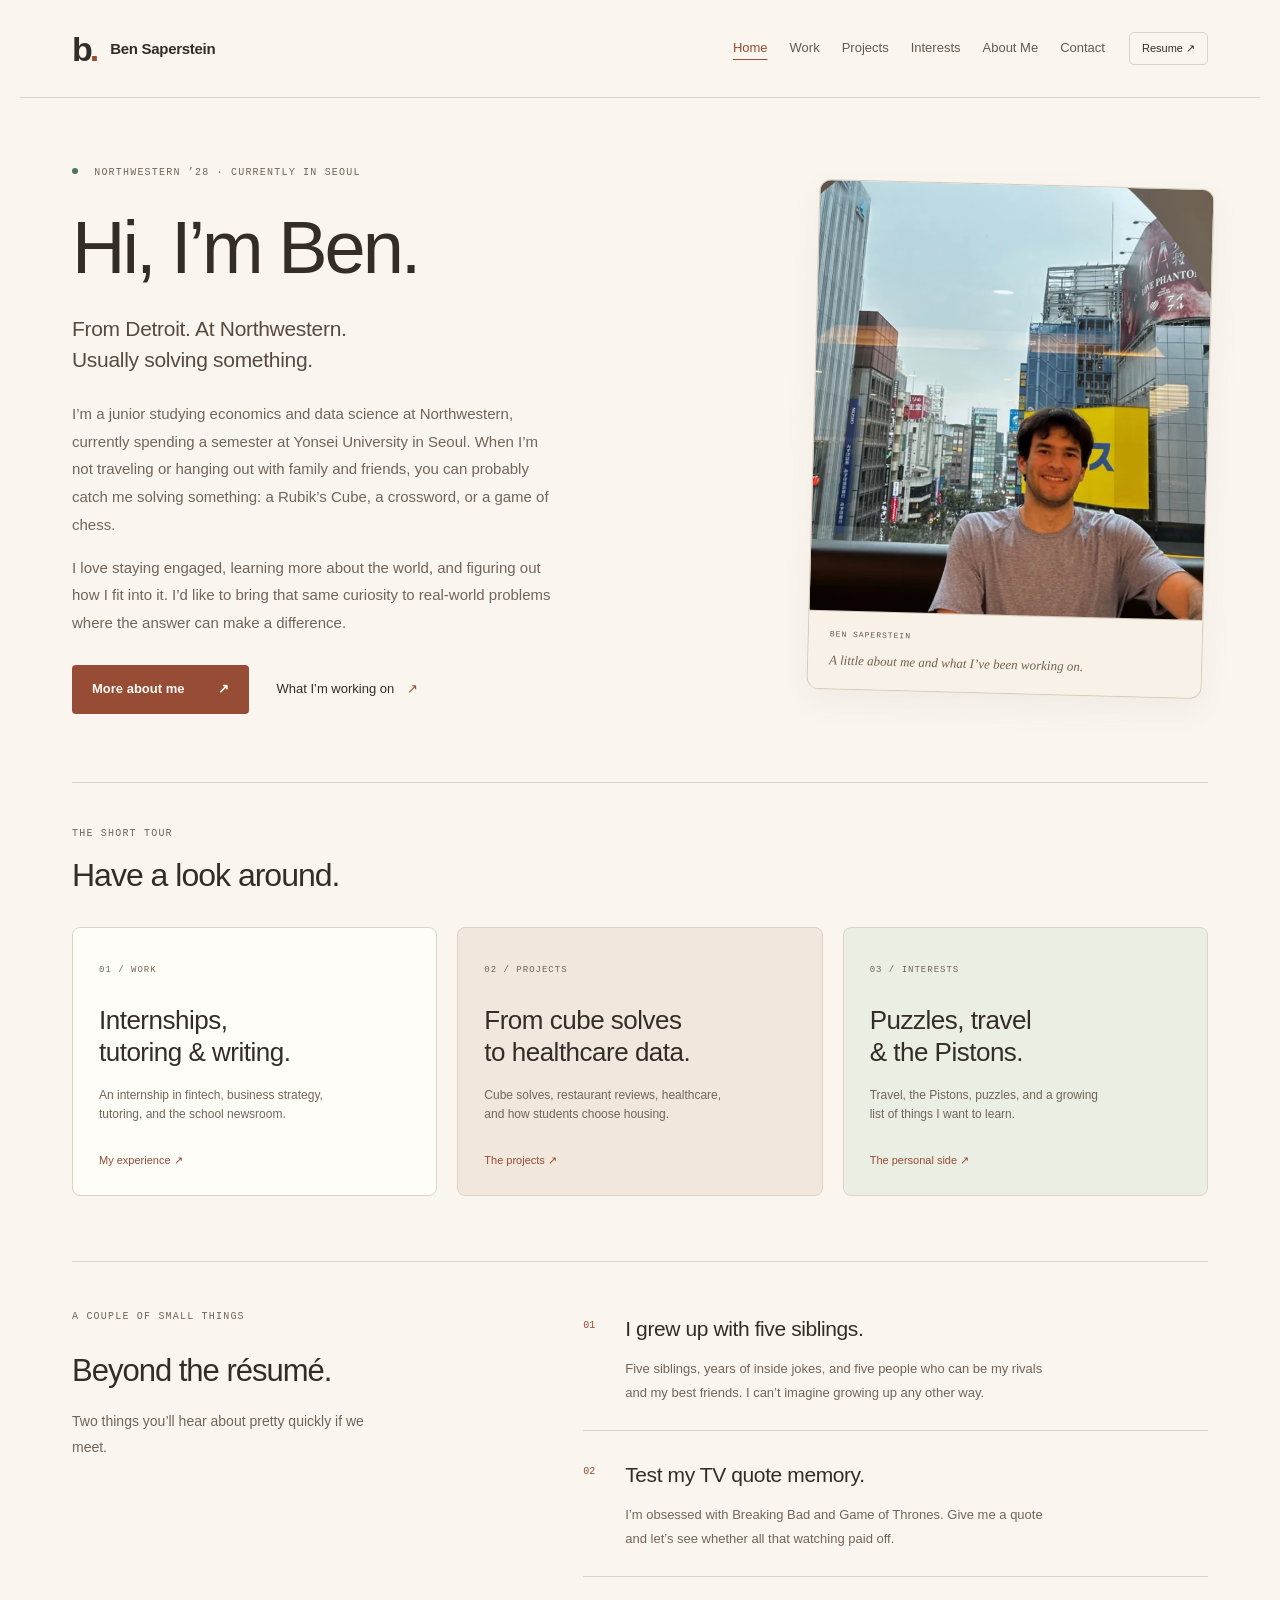
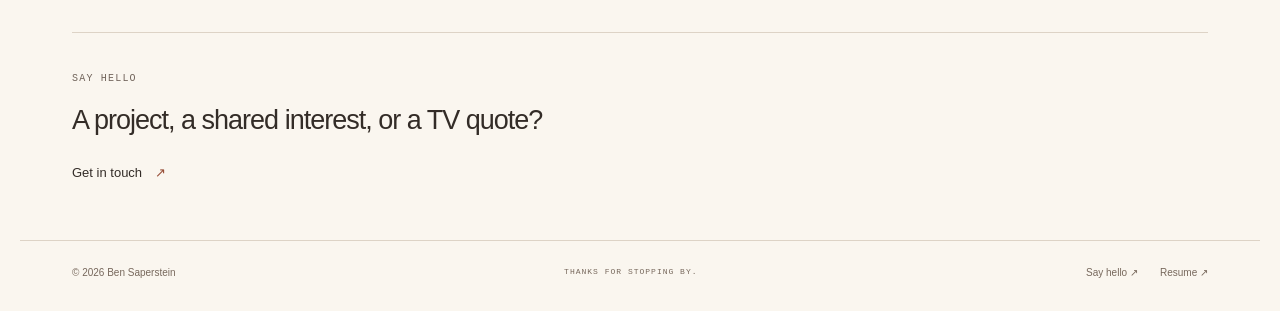
==== commit 6988cc7a: "Rewrite portfolio with Ben's personal introduction, project reflections, and travel stories" ====
--- a/index.html
+++ b/index.html
@@ -1,5 +1,5 @@
-<!doctype html><html lang="en"><head><meta charset="utf-8"><meta name="viewport" content="width=device-width,initial-scale=1"><meta name="description" content="Meet Ben Saperstein: Northwestern student, cuber, crossword enthusiast, and curious builder."><meta name="robots" content="index,follow"><meta name="theme-color" content="#faf6ef"><title>Home — Ben Saperstein</title><link rel="icon" href="favicon.svg" type="image/svg+xml"><link rel="stylesheet" href="style.css"></head><body class="page-index"><a class="skip" href="#main">Skip to content</a><header><a class="wordmark" href="index.html" aria-label="Ben Saperstein home"><span class="brand-mark" aria-hidden="true">b<span>.</span></span><span>Ben Saperstein</span></a><nav aria-label="Main navigation"><a href="index.html" aria-current="page">Home</a><a href="work.html">Work</a><a href="projects.html">Projects</a><a href="interests.html">Interests</a><a href="about.html">About Me</a><a href="contact.html">Contact</a></nav><a class="nav-resume" href="Ben_Saperstein_Public_Resume.pdf" target="_blank" rel="noopener">Resume ↗<span class="sr-only"> (PDF, opens in a new tab)</span></a></header><main id="main"><section class="personal-hero photo-home"><div class="personal-intro"><p class="eyebrow"><span class="status-dot"></span> NORTHWESTERN ’28 · CURRENTLY IN SEOUL</p><h1>Hi, I’m Ben.</h1><p class="personal-lead">Economics and data science student.<br>Longtime cuber. Usually up for a good question.</p><p class="personal-description">I’m from Michigan, go to Northwestern, and am spending fall 2026 at Yonsei University in Seoul. I like figuring things out—sometimes with data, sometimes with a cube, and sometimes by asking someone to explain what they’re excited about.</p><p class="personal-description">Outside of that: crosswords, watching tennis, rooting for the Pistons, and finding time for a movie.</p><div class="hero-actions"><a class="button primary" href="about.html">More about me <span aria-hidden="true">↗</span></a><a class="text-link" href="projects.html">What I’m working on <span aria-hidden="true">↗</span></a></div></div><figure class="portrait-card real-portrait"><img src="images/ben-city-window-900.webp" srcset="images/ben-city-window-480.webp 480w, images/ben-city-window-900.webp 900w" sizes="(max-width:640px) calc(100vw - 44px), 395px" width="900" height="1200" alt="Ben smiling beside a window overlooking city buildings" fetchpriority="high"><figcaption><span class="mono">BEN SAPERSTEIN</span><span>Welcome to my little corner of the internet.</span></figcaption></figure></section>
-<section class="home-paths" aria-labelledby="explore-title"><div class="section-heading"><div><p class="eyebrow">THE SHORT TOUR</p><h2 id="explore-title">A bit of work. A bit of everything else.</h2></div></div><div class="path-grid"><a class="path-card" href="work.html"><span class="path-number">01 / WORK</span><h3>What I’ve<br>been doing.</h3><p>An internship in fintech, business strategy, tutoring, and the school newsroom.</p><span class="path-link">My experience ↗</span></a><a class="path-card" href="projects.html"><span class="path-number">02 / PROJECTS</span><h3>Things I’ve<br>looked into.</h3><p>Cube solves, restaurant reviews, healthcare, and how students choose housing.</p><span class="path-link">The projects ↗</span></a><a class="path-card" href="interests.html"><span class="path-number">03 / INTERESTS</span><h3>When the<br>laptop closes.</h3><p>Travel, the Pistons, puzzles, and a growing list of things I want to learn.</p><span class="path-link">The personal side ↗</span></a></div></section>
-<section class="personal-aside" aria-labelledby="small-things-title"><div><p class="eyebrow">A COUPLE OF SMALL THINGS</p><h2 id="small-things-title">Beyond the résumé.</h2><p>You can probably learn as much about someone from the little details.</p></div><div class="aside-facts"><article><span class="fact-marker" aria-hidden="true">01</span><h3>I grew up with five siblings.</h3><p>A lot of inside jokes. A lot of informal tutoring. Very few quiet moments.</p></article><article><span class="fact-marker" aria-hidden="true">02</span><h3>My phone had a Spanish phase.</h3><p>I once switched its language to Spanish to turn everyday scrolling into a little vocabulary practice.</p></article></div></section>
-<section class="home-note"><p class="eyebrow">SAY HELLO</p><h2>A good question is a good place to start.</h2><a class="text-link" href="contact.html">Get in touch <span aria-hidden="true">↗</span></a></section>
+<!doctype html><html lang="en"><head><meta charset="utf-8"><meta name="viewport" content="width=device-width,initial-scale=1"><meta name="description" content="Meet Ben Saperstein: Northwestern student, cuber, crossword enthusiast, and curious builder."><meta name="robots" content="index,follow"><meta name="theme-color" content="#faf6ef"><title>Home — Ben Saperstein</title><link rel="icon" href="favicon.svg" type="image/svg+xml"><link rel="stylesheet" href="style.css"></head><body class="page-index"><a class="skip" href="#main">Skip to content</a><header><a class="wordmark" href="index.html" aria-label="Ben Saperstein home"><span class="brand-mark" aria-hidden="true">b<span>.</span></span><span>Ben Saperstein</span></a><nav aria-label="Main navigation"><a href="index.html" aria-current="page">Home</a><a href="work.html">Work</a><a href="projects.html">Projects</a><a href="interests.html">Interests</a><a href="about.html">About Me</a><a href="contact.html">Contact</a></nav><a class="nav-resume" href="Ben_Saperstein_Public_Resume.pdf" target="_blank" rel="noopener">Resume ↗<span class="sr-only"> (PDF, opens in a new tab)</span></a></header><main id="main"><section class="personal-hero photo-home"><div class="personal-intro"><p class="eyebrow"><span class="status-dot"></span> NORTHWESTERN ’28 · CURRENTLY IN SEOUL</p><h1>Hi, I’m Ben.</h1><p class="personal-lead">From Detroit. At Northwestern.<br>Usually solving something.</p><p class="personal-description">I’m a junior studying economics and data science at Northwestern, currently spending a semester at Yonsei University in Seoul. When I’m not traveling or hanging out with family and friends, you can probably catch me solving something: a Rubik’s Cube, a crossword, or a game of chess.</p><p class="personal-description">I love staying engaged, learning more about the world, and figuring out how I fit into it. I’d like to bring that same curiosity to real-world problems where the answer can make a difference.</p><div class="hero-actions"><a class="button primary" href="about.html">More about me <span aria-hidden="true">↗</span></a><a class="text-link" href="projects.html">What I’m working on <span aria-hidden="true">↗</span></a></div></div><figure class="portrait-card real-portrait"><img src="images/ben-city-window-900.webp" srcset="images/ben-city-window-480.webp 480w, images/ben-city-window-900.webp 900w" sizes="(max-width:640px) calc(100vw - 44px), 395px" width="900" height="1200" alt="Ben smiling beside a window overlooking city buildings" fetchpriority="high"><figcaption><span class="mono">BEN SAPERSTEIN</span><span>A little about me and what I’ve been working on.</span></figcaption></figure></section>
+<section class="home-paths" aria-labelledby="explore-title"><div class="section-heading"><div><p class="eyebrow">THE SHORT TOUR</p><h2 id="explore-title">Have a look around.</h2></div></div><div class="path-grid"><a class="path-card" href="work.html"><span class="path-number">01 / WORK</span><h3>Internships,<br>tutoring &amp; writing.</h3><p>An internship in fintech, business strategy, tutoring, and the school newsroom.</p><span class="path-link">My experience ↗</span></a><a class="path-card" href="projects.html"><span class="path-number">02 / PROJECTS</span><h3>From cube solves<br>to healthcare data.</h3><p>Cube solves, restaurant reviews, healthcare, and how students choose housing.</p><span class="path-link">The projects ↗</span></a><a class="path-card" href="interests.html"><span class="path-number">03 / INTERESTS</span><h3>Puzzles, travel<br>&amp; the Pistons.</h3><p>Travel, the Pistons, puzzles, and a growing list of things I want to learn.</p><span class="path-link">The personal side ↗</span></a></div></section>
+<section class="personal-aside" aria-labelledby="small-things-title"><div><p class="eyebrow">A COUPLE OF SMALL THINGS</p><h2 id="small-things-title">Beyond the résumé.</h2><p>Two things you’ll hear about pretty quickly if we meet.</p></div><div class="aside-facts"><article><span class="fact-marker" aria-hidden="true">01</span><h3>I grew up with five siblings.</h3><p>Five siblings, years of inside jokes, and five people who can be my rivals and my best friends. I can’t imagine growing up any other way.</p></article><article><span class="fact-marker" aria-hidden="true">02</span><h3>Test my TV quote memory.</h3><p>I’m obsessed with Breaking Bad and Game of Thrones. Give me a quote and let’s see whether all that watching paid off.</p></article></div></section>
+<section class="home-note"><p class="eyebrow">SAY HELLO</p><h2>A project, a shared interest, or a TV quote?</h2><a class="text-link" href="contact.html">Get in touch <span aria-hidden="true">↗</span></a></section>
 </main><footer><a href="index.html">© 2026 Ben Saperstein</a><span class="mono">THANKS FOR STOPPING BY.</span><div class="footer-links"><a href="contact.html">Say hello ↗</a><a href="Ben_Saperstein_Public_Resume.pdf" target="_blank" rel="noopener">Resume ↗<span class="sr-only"> (PDF, opens in a new tab)</span></a></div></footer><script src="script.js"></script></body></html>
